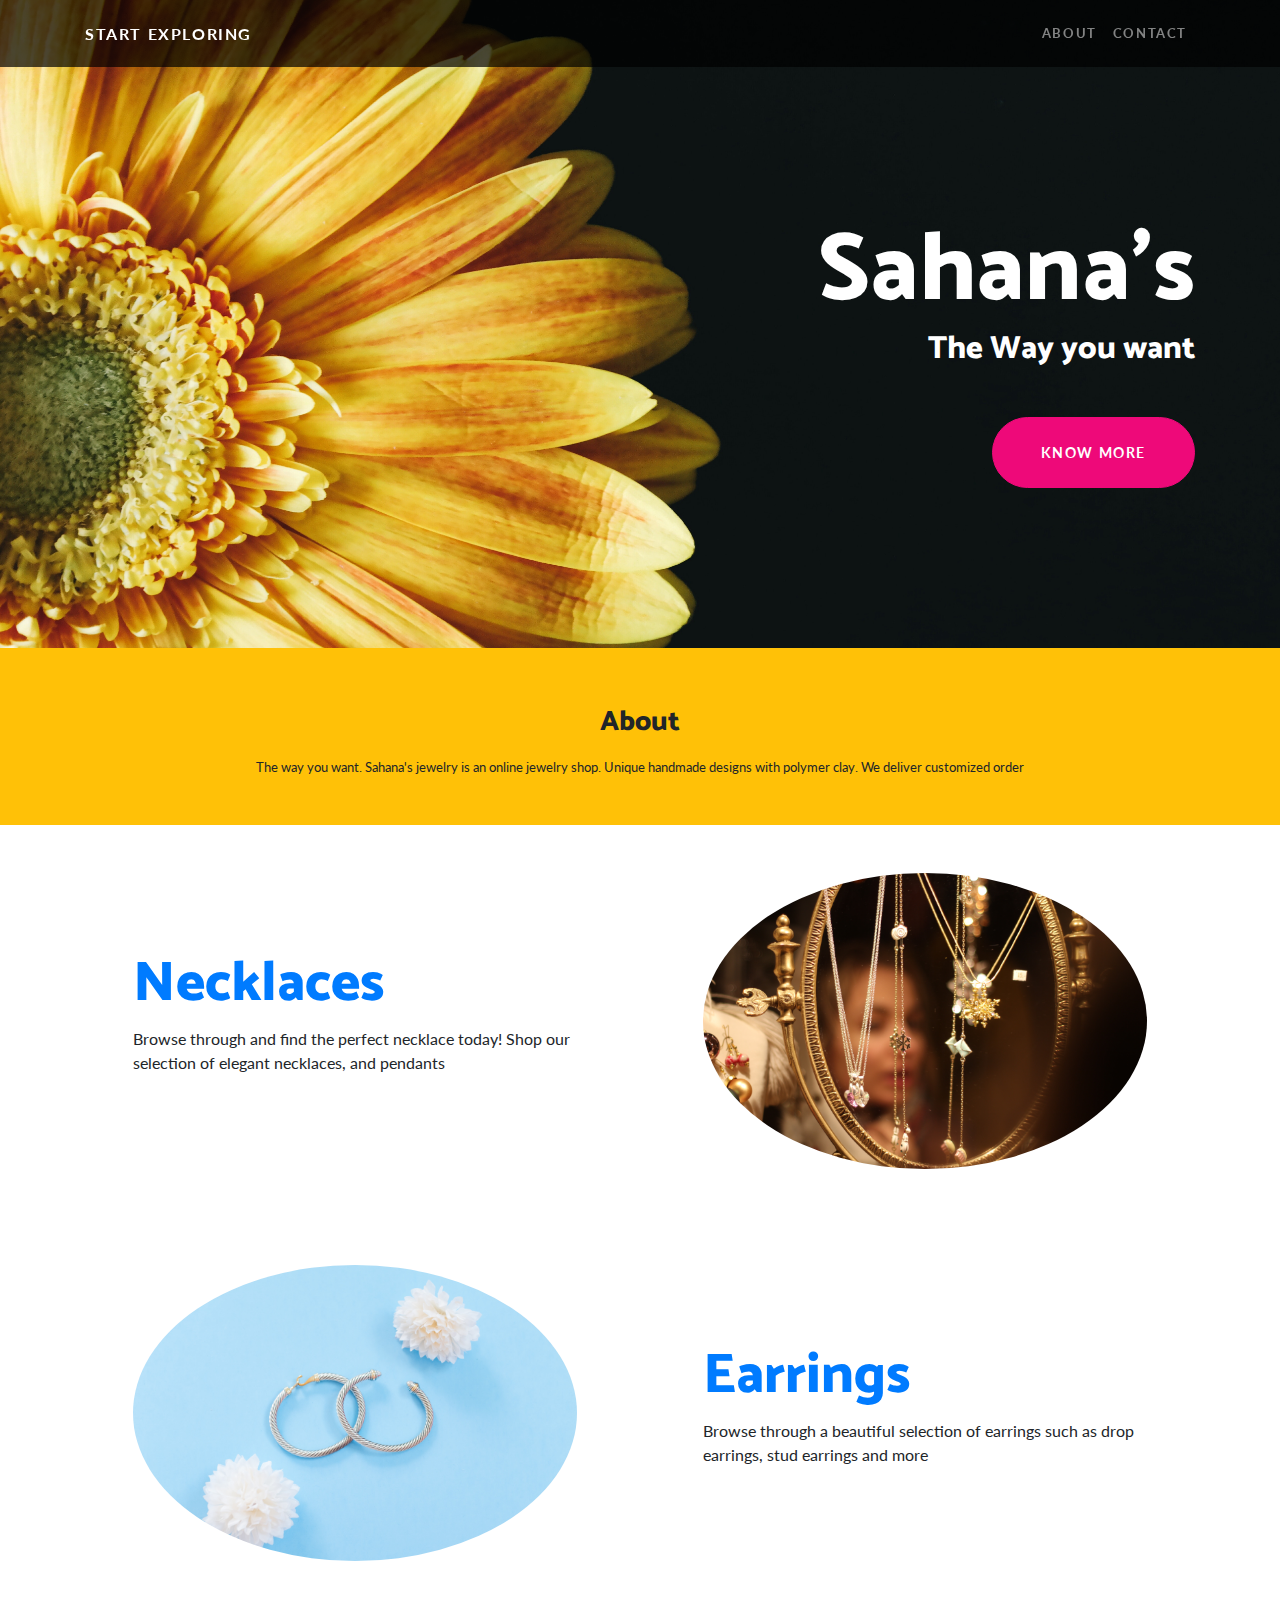
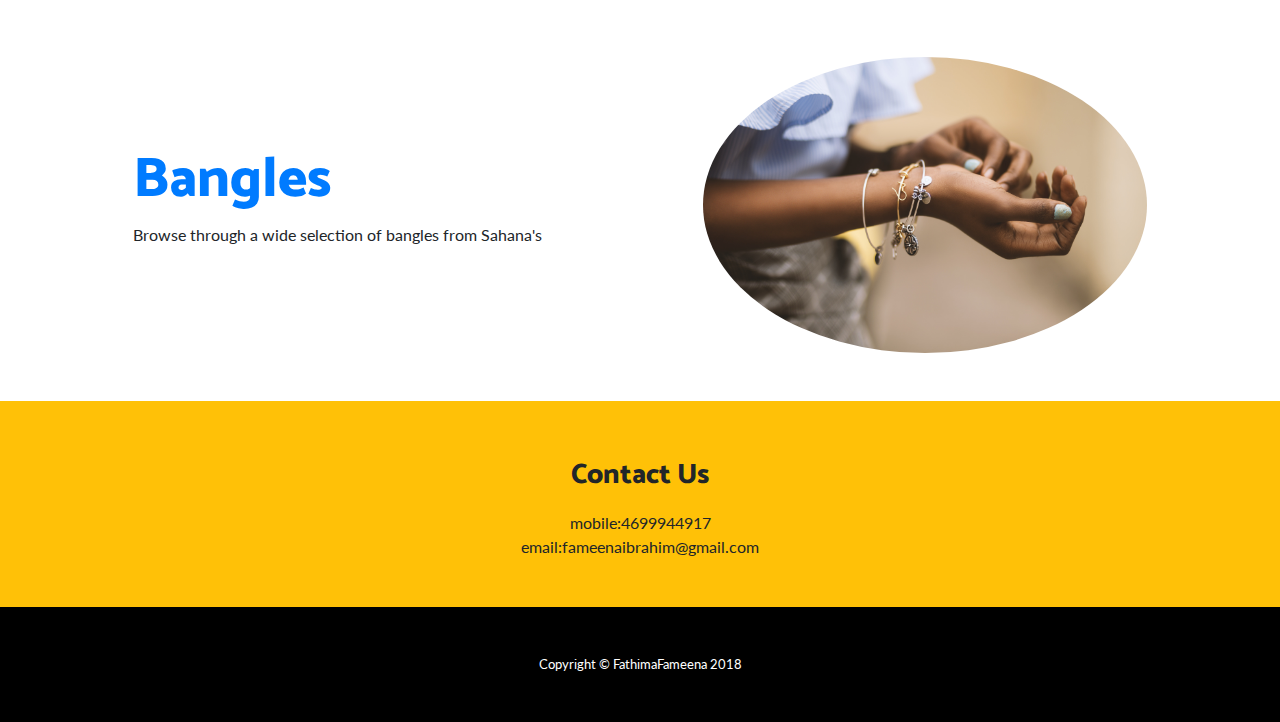
==== index.html @ 9344962f "the first buisness template i made for a client" ====
<!DOCTYPE html>
<html lang="en">

  <head>

    <meta charset="utf-8">
    <meta name="viewport" content="width=device-width, initial-scale=1">
    <meta name="description" content="buisnesstemplate">
    <meta name="author" content="FathimaFameena">

    <title>Fameena's- Buisness Template</title>

    <!-- Bootstrap core CSS -->
    <link href="vendor/bootstrap/css/bootstrap.min.css" rel="stylesheet">

    <!-- Custom fonts for this template -->
    <link href="https://fonts.googleapis.com/css?family=Catamaran:100,200,300,400,500,600,700,800,900" rel="stylesheet">
    <link href="https://fonts.googleapis.com/css?family=Lato:100,100i,300,300i,400,400i,700,700i,900,900i" rel="stylesheet">

    <!-- Custom styles for this template -->
    <link href="css/one-page-wonder.css" rel="stylesheet">

  </head>

  <body>

    <!-- Navigation -->
    <nav class="navbar navbar-expand-lg navbar-dark navbar-custom fixed-top">
      <div class="container">
        <a class="navbar-brand" href="#">Start Exploring</a>
        <button class="navbar-toggler" type="button" data-toggle="collapse" data-target="#navbarResponsive" aria-controls="navbarResponsive" aria-expanded="false" aria-label="Toggle navigation">
          <span class="navbar-toggler-icon"></span>
        </button>
        <div class="collapse navbar-collapse" id="navbarResponsive">
          <ul class="navbar-nav ml-auto">
            <li class="nav-item">
              <a class="nav-link" href="#about">About</a>
            </li>
            <li class="nav-item">
              <a class="nav-link" href="#contact">Contact</a>
            </li>
          </ul>
        </div>
      </div>
    </nav>

    <header class="masthead text-right text-white">
      <div class="masthead-content">
        <div class="container">
          <h1 class="masthead-heading mb-0">Sahana's</h1>
          <h2 class="masthead-subheading mb-0">The Way you want</h2>
          <a href="#" class="btn btn-primary btn-xl rounded-pill mt-5">Know More</a>
        </div>
      </div>
   
    </header>
    <section class="py-5 bg-blue" id="about">
      <div class="container ">
        <h3 class="text-center about-padding">About</h3>
        <p class="m-0 text-center text-black small">The way you want.

Sahana's jewelry is an online jewelry shop. Unique handmade designs with polymer clay.

We deliver customized order</p>
      </div>
      <!-- /.container -->
    </section>

    <section>
      <div class="container">
        <div class="row align-items-center">
          <div class="col-lg-6 order-lg-2">
            <div class="p-5">
              <img class="img-fluid rounded-circle" src="img/necklace.jpg" alt="">
            </div>
          </div>
          <div class="col-lg-6 order-lg-1">
            <div class="p-5">
             <a href="#"> <h2 class="display-4">Necklaces</h2></a>
              <p>Browse through and find the perfect necklace today! Shop our selection of elegant necklaces, and pendants</p>
            </div>
          </div>
        </div>
      </div>
    </section>

    <section>
      <div class="container">
        <div class="row align-items-center">
          <div class="col-lg-6">
            <div class="p-5">
              <img class="img-fluid rounded-circle" src="img/jewel.jpg" alt="">
            </div>
          </div>
          <div class="col-lg-6">
            <div class="p-5">
             <a href="#"> <h2 class="display-4">Earrings</h2></a>
              <p>Browse through a beautiful selection of earrings such as  drop earrings, stud earrings and more </p>
            </div>
          </div>
        </div>
      </div>
    </section>

    <section>
      <div class="container">
        <div class="row align-items-center">
          <div class="col-lg-6 order-lg-2">
            <div class="p-5">
              <img class="img-fluid rounded-circle" src="img/bangles.jpg" alt="">
            </div>
          </div>
          <div class="col-lg-6 order-lg-1">
            <div class="p-5">
              <a href="#"><h2 class="display-4">Bangles</h2></a>
              <p>Browse through a wide selection of bangles from Sahana's</p>
            </div>
          </div>

        </div>
      </div>
    </section>
    
<section class="py-5 bg-blue" id="contact">
      <div class="container ">
        <h3 class="text-center about-padding">Contact Us</h3>
        <p class="m-0 text-center text-black bold">mobile:4699944917</p>
        <p class="m-0 text-center text-black bold">email:fameenaibrahim@gmail.com</p>
      </div>
      <!-- /.container -->
    </section>
    

    <!-- Footer -->
    <footer class="py-5 bg-black">
      <div class="container">
        <p class="m-0 text-center text-white small">Copyright &copy; FathimaFameena 2018</p>
      </div>
      <!-- /.container -->
    </footer>

    <!-- Bootstrap core JavaScript -->
    <script src="vendor/jquery/jquery.min.js"></script>
    <script src="vendor/bootstrap/js/bootstrap.bundle.min.js"></script>

  </body>

</html>
---- css/one-page-wonder.css ----
/*!
 * Start Bootstrap - One Page Wonder v5.0.0 (https://startbootstrap.com/template-overviews/one-page-wonder)
 * Copyright 2013-2018 Start Bootstrap
 * Licensed under MIT (https://github.com/BlackrockDigital/startbootstrap-one-page-wonder/blob/master/LICENSE)
 */

body {
  font-family: 'Lato';
}

h1,
h2,
h3,
h4,
h5,
h6 {
  font-family: 'Catamaran';
  font-weight: 800 !important;
}

.btn-xl {
  text-transform: uppercase;
  padding: 1.5rem 3rem;
  font-size: 0.9rem;
  font-weight: 700;
  letter-spacing: 0.1rem;
}
.about-padding{

padding:10px;
}
.bg-black {
  background-color: #000 !important;
}
.bg-blue{
 background-color: #ffc107 !important;

}
.rounded-pill {
  border-radius: 5rem;
}

.navbar-custom {
  padding-top: 1rem;
  padding-bottom: 1rem;
  background-color: rgba(0, 0, 0, 0.7);
}

.navbar-custom .navbar-brand {
  text-transform: uppercase;
  font-size: 1rem;
  letter-spacing: 0.1rem;
  font-weight: 700;
}

.navbar-custom .navbar-nav .nav-item .nav-link {
  text-transform: uppercase;
  font-size: 0.8rem;
  font-weight: 700;
  letter-spacing: 0.1rem;
}

header.masthead {
  position: relative;
  overflow: hidden;
  padding-top: calc(7rem + 72px);
  padding-bottom: 7rem;
  background-image: url("jewelback.jpg");
  background-repeat: no-repeat;
    background-size: cover;
  
  
}

header.masthead .masthead-content {
  z-index: 1;
  position: relative;
}

header.masthead .masthead-content .masthead-heading {
  font-size: 4rem;
}

header.masthead .masthead-content .masthead-subheading {
  font-size: 2rem;
}


@media (min-width: 992px) {
  header.masthead {
    padding-top: calc(10rem + 55px);
    padding-bottom: 10rem;
  }
  header.masthead .masthead-content .masthead-heading {
    font-size: 6rem;
  }
  header.masthead .masthead-content .masthead-subheading {
    font-size: 2rem;
  }
}

.bg-primary {
  background-color: #ee0979 !important;
}

.btn-primary {
  background-color: #ee0979;
  border-color: #ee0979;
}

.btn-primary:active, .btn-primary:focus, .btn-primary:hover {
  background-color: #bd0760 !important;
  border-color: #bd0760 !important;
}

.btn-primary:focus {
  -webkit-box-shadow: 0 0 0 0.2rem rgba(238, 9, 121, 0.5);
  box-shadow: 0 0 0 0.2rem rgba(238, 9, 121, 0.5);
}

.btn-secondary {
  background-color: #ff6a00;
  border-color: #ff6a00;
}

.btn-secondary:active, .btn-secondary:focus, .btn-secondary:hover {
  background-color: #cc5500 !important;
  border-color: #cc5500 !important;
}

.btn-secondary:focus {
  -webkit-box-shadow: 0 0 0 0.2rem rgba(255, 106, 0, 0.5);
  box-shadow: 0 0 0 0.2rem rgba(255, 106, 0, 0.5);
}
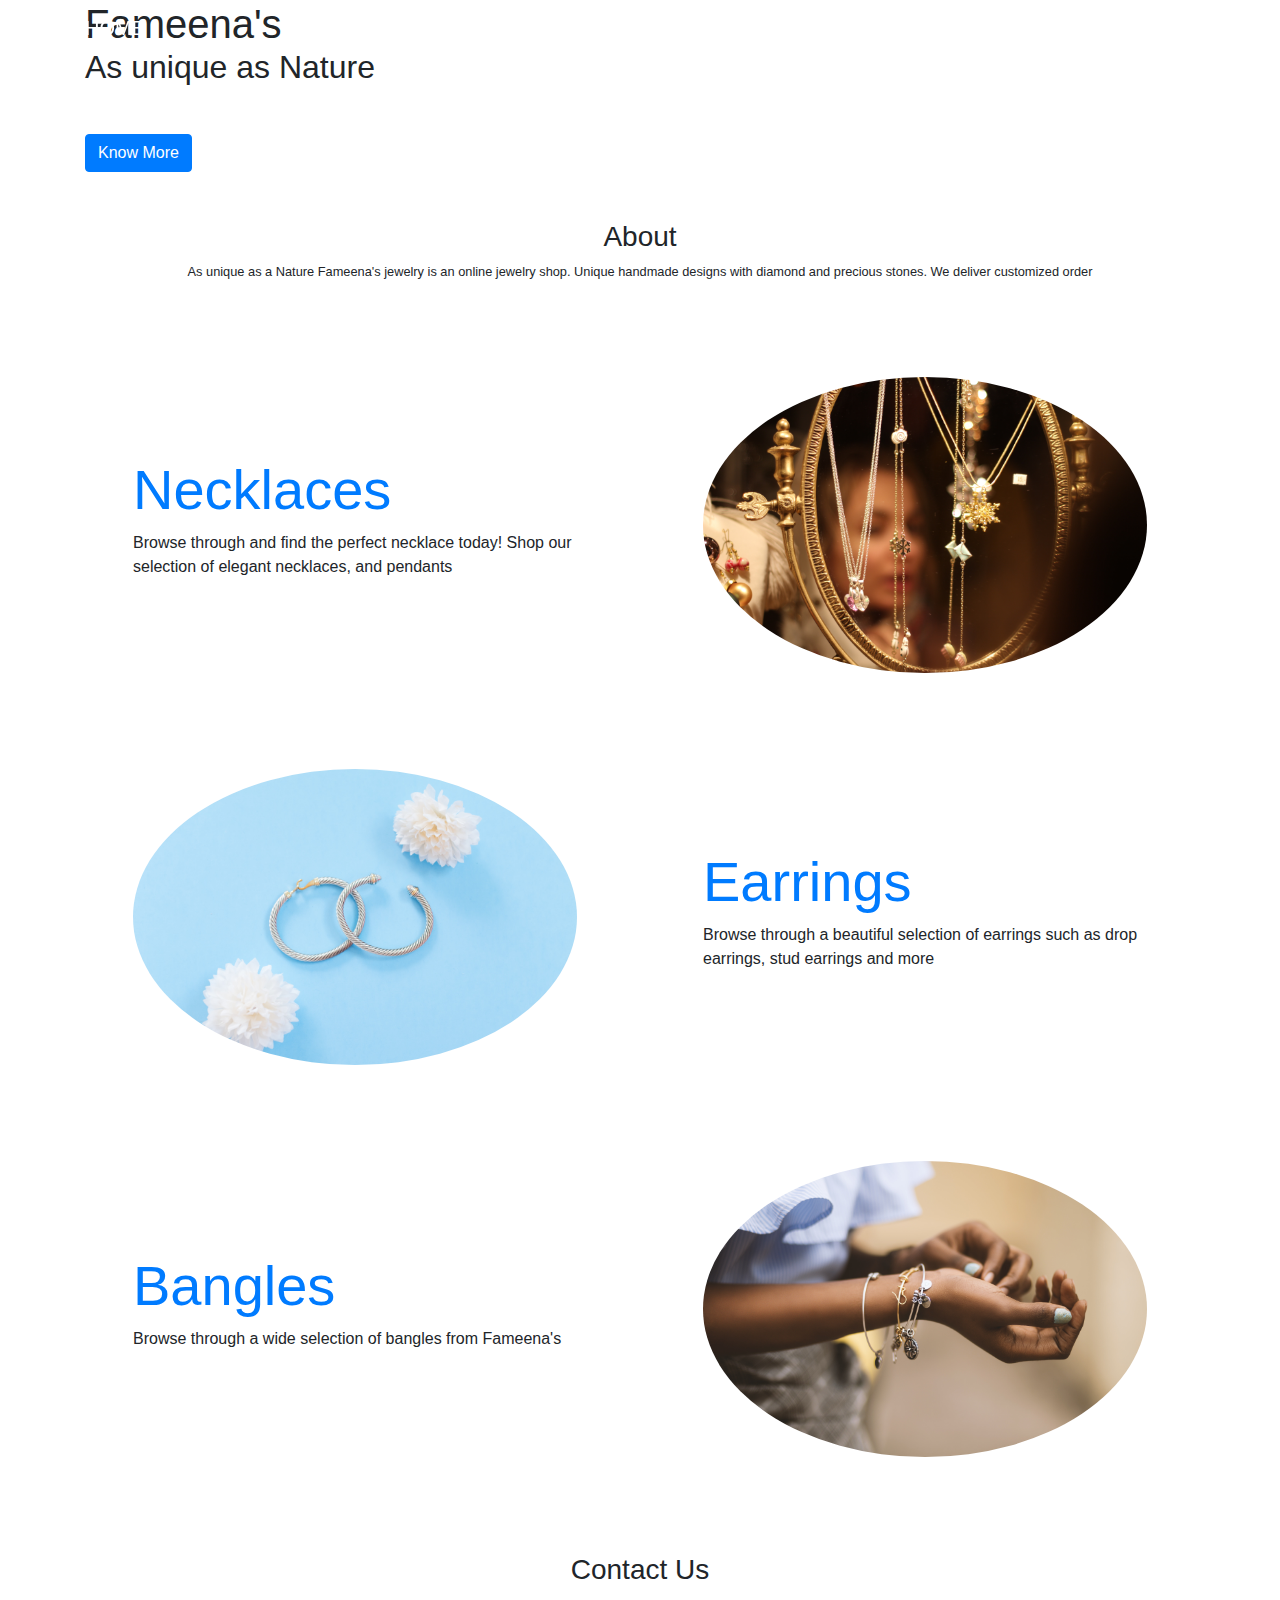
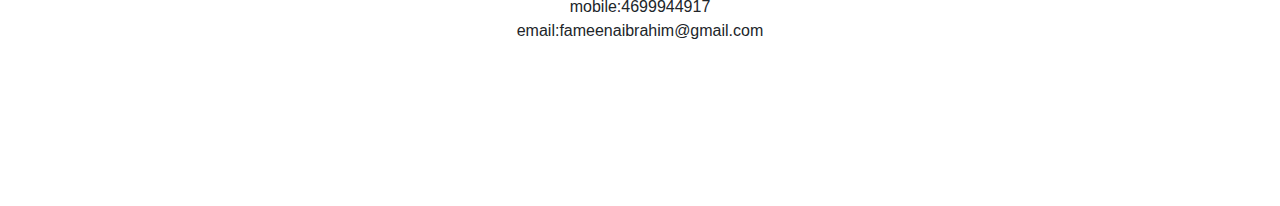
==== commit ce683f53: "added the link for information" ====
--- a/index.html
+++ b/index.html
@@ -18,7 +18,7 @@
     <link href="https://fonts.googleapis.com/css?family=Lato:100,100i,300,300i,400,400i,700,700i,900,900i" rel="stylesheet">
 
     <!-- Custom styles for this template -->
-    <link href="css/one-page-wonder.css" rel="stylesheet">
+    <link href="css/businesstemplate.css" rel="stylesheet">
 
   </head>
 
@@ -27,7 +27,7 @@
     <!-- Navigation -->
     <nav class="navbar navbar-expand-lg navbar-dark navbar-custom fixed-top">
       <div class="container">
-        <a class="navbar-brand" href="#">Start Exploring</a>
+        <a class="navbar-brand" href="#">HOME</a>
         <button class="navbar-toggler" type="button" data-toggle="collapse" data-target="#navbarResponsive" aria-controls="navbarResponsive" aria-expanded="false" aria-label="Toggle navigation">
           <span class="navbar-toggler-icon"></span>
         </button>
@@ -39,16 +39,25 @@
             <li class="nav-item">
               <a class="nav-link" href="#contact">Contact</a>
             </li>
+            <li class="nav-item">
+              <a class="nav-link" href="necklace.html">Necklaces</a>
+            </li>
+            <li class="nav-item">
+              <a class="nav-link" href="earring.html">Earrings</a>
+            </li>
+            <li class="nav-item">
+              <a class="nav-link" href="bangles.html">Bangles</a>
+            </li>
           </ul>
         </div>
       </div>
     </nav>
 
-    <header class="masthead text-right text-white">
+    <header class="masthead text-left text-black">
       <div class="masthead-content">
         <div class="container">
-          <h1 class="masthead-heading mb-0">Sahana's</h1>
-          <h2 class="masthead-subheading mb-0">The Way you want</h2>
+          <h1 class="masthead-heading mb-0">Fameena's</h1>
+          <h2 class="masthead-subheading mb-0">As unique as Nature</h2>
           <a href="#" class="btn btn-primary btn-xl rounded-pill mt-5">Know More</a>
         </div>
       </div>
@@ -57,9 +66,9 @@
     <section class="py-5 bg-blue" id="about">
       <div class="container ">
         <h3 class="text-center about-padding">About</h3>
-        <p class="m-0 text-center text-black small">The way you want.
+        <p class="m-0 text-center text-black small">As unique as a Nature
 
-Sahana's jewelry is an online jewelry shop. Unique handmade designs with polymer clay.
+Fameena's jewelry is an online jewelry shop. Unique handmade designs with diamond  and precious stones.
 
 We deliver customized order</p>
       </div>
@@ -76,7 +85,7 @@
           </div>
           <div class="col-lg-6 order-lg-1">
             <div class="p-5">
-             <a href="#"> <h2 class="display-4">Necklaces</h2></a>
+             <a href="necklace.html"> <h2 class="display-4">Necklaces</h2></a>
               <p>Browse through and find the perfect necklace today! Shop our selection of elegant necklaces, and pendants</p>
             </div>
           </div>
@@ -94,7 +103,7 @@
           </div>
           <div class="col-lg-6">
             <div class="p-5">
-             <a href="#"> <h2 class="display-4">Earrings</h2></a>
+             <a href="earring.html"> <h2 class="display-4">Earrings</h2></a>
               <p>Browse through a beautiful selection of earrings such as  drop earrings, stud earrings and more </p>
             </div>
           </div>
@@ -112,8 +121,8 @@
           </div>
           <div class="col-lg-6 order-lg-1">
             <div class="p-5">
-              <a href="#"><h2 class="display-4">Bangles</h2></a>
-              <p>Browse through a wide selection of bangles from Sahana's</p>
+              <a href="bangles.html"><h2 class="display-4">Bangles</h2></a>
+              <p>Browse through a wide selection of bangles from Fameena's</p>
             </div>
           </div>
 
